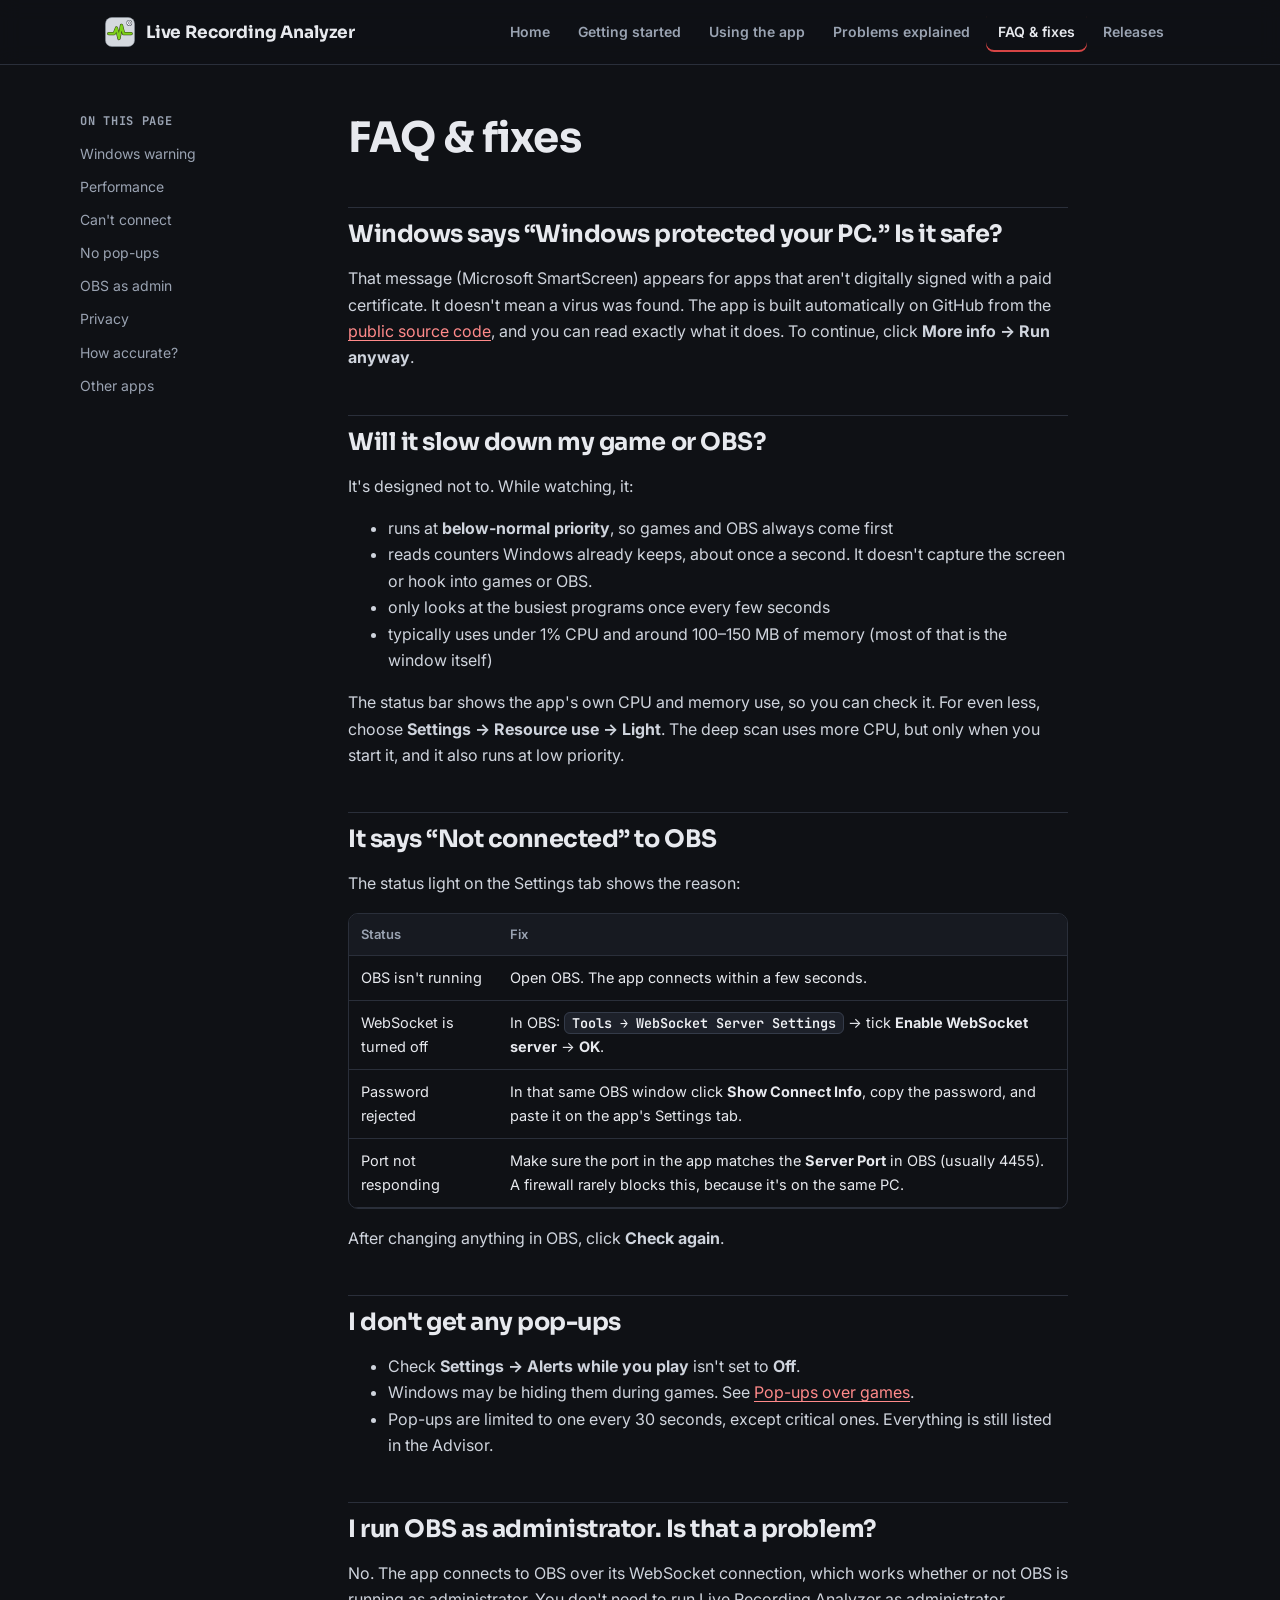
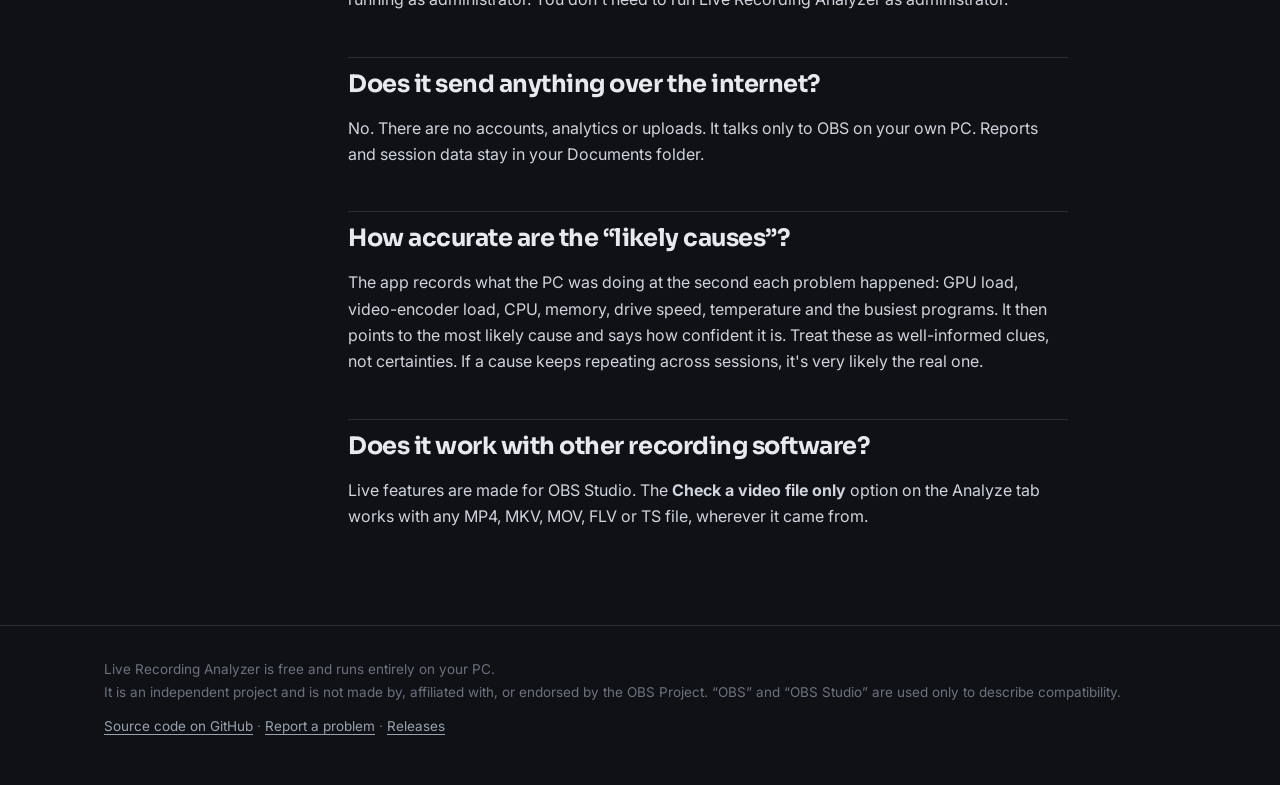
==== docs/faq.html @ bfe43bae "Website: GitHub Pages site (home, getting started, using the app, problems explained, FAQ, releases)" ====
<!doctype html>
<html lang="en"><head>
<meta charset="utf-8"><meta name="viewport" content="width=device-width,initial-scale=1">
<title>FAQ &amp; fixes · Live Recording Analyzer</title>
<meta name="description" content="Common questions about Live Recording Analyzer: safety, performance, connecting to OBS and notifications.">
<meta property="og:title" content="FAQ &amp; fixes · Live Recording Analyzer"><meta property="og:description" content="Common questions about Live Recording Analyzer: safety, performance, connecting to OBS and notifications.">
<meta property="og:image" content="https://bloodrive65.github.io/live-recording-analyzer/assets/logo-512.png">
<link rel="icon" href="assets/logo.svg" type="image/svg+xml"><link rel="icon" href="assets/favicon-32.png" sizes="32x32">
<link rel="apple-touch-icon" href="assets/apple-touch-icon.png">
<link rel="preconnect" href="https://fonts.googleapis.com"><link rel="preconnect" href="https://fonts.gstatic.com" crossorigin>
<link href="https://fonts.googleapis.com/css2?family=Inter:wght@400;500;600;700&family=JetBrains+Mono:wght@500;700&family=Sora:wght@600;700&display=swap" rel="stylesheet">
<link rel="stylesheet" href="assets/site.css">
</head><body>
<a class="skip" href="#main">Skip to content</a>
<header class="top"><div class="wrap">
<a class="brand" href="index.html"><img src="assets/logo.svg" alt="" width="32" height="32">Live Recording Analyzer</a>
<button class="menu-btn" aria-label="Menu" aria-expanded="false" aria-controls="nav">&#9776;</button>
<nav class="nav" id="nav" aria-label="Main"><a href="index.html">Home</a><a href="getting-started.html">Getting started</a><a href="using-the-app.html">Using the app</a><a href="problems-explained.html">Problems explained</a><a href="faq.html" aria-current=page>FAQ & fixes</a><a href="releases.html">Releases</a></nav>
</div></header>
<main id="main"><div class="wrap page"><aside class="toc" aria-label="On this page"><b>ON THIS PAGE</b><a href="#smartscreen">Windows warning</a><a href="#light">Performance</a><a href="#connect">Can't connect</a><a href="#popups">No pop-ups</a><a href="#admin">OBS as admin</a><a href="#privacy">Privacy</a><a href="#accuracy">How accurate?</a><a href="#other">Other apps</a></aside><article class="doc">
<h1>FAQ &amp; fixes</h1>

<h2 id="smartscreen">Windows says “Windows protected your PC.” Is it safe?</h2>
<p>That message (Microsoft SmartScreen) appears for apps that aren't digitally signed with a paid certificate. It doesn't mean a virus was found. The app is built automatically on GitHub from the <a href="https://github.com/bloodrive65/live-recording-analyzer">public source code</a>, and you can read exactly what it does. To continue, click <b>More info → Run anyway</b>.</p>

<h2 id="light">Will it slow down my game or OBS?</h2>
<p>It's designed not to. While watching, it:</p>
<ul>
<li>runs at <b>below-normal priority</b>, so games and OBS always come first</li>
<li>reads counters Windows already keeps, about once a second. It doesn't capture the screen or hook into games or OBS.</li>
<li>only looks at the busiest programs once every few seconds</li>
<li>typically uses under 1% CPU and around 100–150 MB of memory (most of that is the window itself)</li>
</ul>
<p>The status bar shows the app's own CPU and memory use, so you can check it. For even less, choose <b>Settings → Resource use → Light</b>. The deep scan uses more CPU, but only when you start it, and it also runs at low priority.</p>

<h2 id="connect">It says “Not connected” to OBS</h2>
<p>The status light on the Settings tab shows the reason:</p>
<div class="table-wrap"><table>
<tr><th>Status</th><th>Fix</th></tr>
<tr><td>OBS isn't running</td><td>Open OBS. The app connects within a few seconds.</td></tr>
<tr><td>WebSocket is turned off</td><td>In OBS: <span class="path">Tools → WebSocket Server Settings</span> → tick <b>Enable WebSocket server</b> → <b>OK</b>.</td></tr>
<tr><td>Password rejected</td><td>In that same OBS window click <b>Show Connect Info</b>, copy the password, and paste it on the app's Settings tab.</td></tr>
<tr><td>Port not responding</td><td>Make sure the port in the app matches the <b>Server Port</b> in OBS (usually 4455). A firewall rarely blocks this, because it's on the same PC.</td></tr>
</table></div>
<p>After changing anything in OBS, click <b>Check again</b>.</p>

<h2 id="popups">I don't get any pop-ups</h2>
<ul>
<li>Check <b>Settings → Alerts while you play</b> isn't set to <b>Off</b>.</li>
<li>Windows may be hiding them during games. See <a href="getting-started.html#popups">Pop-ups over games</a>.</li>
<li>Pop-ups are limited to one every 30 seconds, except critical ones. Everything is still listed in the Advisor.</li>
</ul>

<h2 id="admin">I run OBS as administrator. Is that a problem?</h2>
<p>No. The app connects to OBS over its WebSocket connection, which works whether or not OBS is running as administrator. You don't need to run Live Recording Analyzer as administrator.</p>

<h2 id="privacy">Does it send anything over the internet?</h2>
<p>No. There are no accounts, analytics or uploads. It talks only to OBS on your own PC. Reports and session data stay in your Documents folder.</p>

<h2 id="accuracy">How accurate are the “likely causes”?</h2>
<p>The app records what the PC was doing at the second each problem happened: GPU load, video-encoder load, CPU, memory, drive speed, temperature and the busiest programs. It then points to the most likely cause and says how confident it is. Treat these as well-informed clues, not certainties. If a cause keeps repeating across sessions, it's very likely the real one.</p>

<h2 id="other">Does it work with other recording software?</h2>
<p>Live features are made for OBS Studio. The <b>Check a video file only</b> option on the Analyze tab works with any MP4, MKV, MOV, FLV or TS file, wherever it came from.</p>
</article></div></main>
<footer><div class="wrap">
<div>Live Recording Analyzer is free and runs entirely on your PC.<br>It is an independent project and is not made by, affiliated with, or endorsed by the OBS Project. “OBS” and “OBS Studio” are used only to describe compatibility.</div>
<div><a href="https://github.com/bloodrive65/live-recording-analyzer">Source code on GitHub</a> · <a href="https://github.com/bloodrive65/live-recording-analyzer/issues">Report a problem</a> · <a href="releases.html">Releases</a></div>
</div></footer>
<script src="assets/site.js" defer></script>
</body></html>
---- docs/assets/site.css ----
:root{
  --bg:#0f1115;--surface:#171a21;--surface-2:#1d212a;--line:#2a2f3a;--line-2:#343b49;
  --text:#e7e9ee;--muted:#9aa3b2;--faint:#6b7280;
  --accent:#d64545;--accent-2:#c23b3b;--accent-soft:#3a2226;
  --ok:#3ecf8e;--warn:#f5b748;--bad:#ff5d5d;--tip:#5fa8ff;--req:#c08cff;
  --radius:12px;--maxw:1120px;
  --font-display:'Sora','Segoe UI',sans-serif;--font-body:'Inter','Segoe UI',sans-serif;--font-mono:'JetBrains Mono',Consolas,monospace;
}
*{box-sizing:border-box}
html{scroll-behavior:smooth}
body{margin:0;background:var(--bg);color:var(--text);font:16px/1.65 var(--font-body);-webkit-font-smoothing:antialiased}
a{color:#ff8a8a;text-underline-offset:3px}
a:hover{color:#ffb0b0}
img{max-width:100%;height:auto;display:block}
.skip{position:absolute;left:-999px;top:8px;background:var(--accent);color:#fff;padding:8px 14px;border-radius:8px;z-index:50}
.skip:focus{left:12px}
:focus-visible{outline:2px solid #ff8a8a;outline-offset:3px;border-radius:4px}
.wrap{max-width:var(--maxw);margin:0 auto;padding:0 24px}

/* header */
.top{position:sticky;top:0;z-index:20;background:rgba(15,17,21,.86);backdrop-filter:blur(10px);border-bottom:1px solid var(--line)}
.top .wrap{display:flex;align-items:center;gap:20px;height:64px}
.brand{display:flex;align-items:center;gap:10px;color:var(--text);text-decoration:none;font:700 17px var(--font-display);letter-spacing:-.01em}
.brand img{width:32px;height:32px}
.nav{margin-left:auto;display:flex;gap:4px}
.nav a{color:var(--muted);text-decoration:none;font-size:14px;font-weight:600;padding:8px 12px;border-radius:8px;min-height:40px;display:flex;align-items:center}
.nav a:hover{color:var(--text);background:var(--surface)}
.nav a[aria-current=page]{color:var(--text);box-shadow:inset 0 -2px 0 var(--accent)}
.menu-btn{display:none;margin-left:auto;background:var(--surface);border:1px solid var(--line-2);color:var(--text);border-radius:8px;width:44px;height:44px;font-size:20px}
@media (max-width:820px){
  .menu-btn{display:block}
  .nav{display:none;position:absolute;top:64px;left:0;right:0;flex-direction:column;background:var(--bg);border-bottom:1px solid var(--line);padding:8px 16px 16px}
  .nav.open{display:flex}
}

/* buttons */
.btn{display:inline-flex;align-items:center;gap:10px;min-height:46px;padding:0 22px;border-radius:9px;font-weight:700;text-decoration:none;font-size:15px;border:1px solid var(--line-2);background:var(--surface-2);color:var(--text)}
.btn:hover{background:#262b36;color:var(--text)}
.btn.primary{background:var(--accent-2);border-color:var(--accent);color:#fff}
.btn.primary:hover{background:var(--accent)}
.btn small{font-weight:500;opacity:.8}

/* hero */
.hero{padding:clamp(48px,8vw,96px) 0 40px}
.hero .wrap{display:grid;grid-template-columns:1.05fr .95fr;gap:48px;align-items:center}
.eyebrow{font:600 13px var(--font-mono);color:var(--muted);letter-spacing:.04em;text-transform:uppercase}
h1,h2,h3{font-family:var(--font-display);letter-spacing:-.02em;line-height:1.2}
.hero h1{font-size:clamp(36px,5.2vw,58px);margin:10px 0 16px}
.hero h1 em{font-style:normal;color:#ff7b7b}
.lead{font-size:18px;color:#c9ced8;max-width:56ch}
.cta{display:flex;flex-wrap:wrap;gap:12px;margin:28px 0 12px}
.fine{font-size:13px;color:var(--faint)}
@media (max-width:900px){.hero .wrap{grid-template-columns:1fr}}

/* mock advisor */
.mock{background:var(--surface);border:1px solid var(--line);border-radius:16px;padding:16px;box-shadow:0 30px 60px -30px rgba(0,0,0,.7)}
.mock-bar{display:flex;align-items:center;gap:10px;padding:6px 6px 14px;border-bottom:1px solid var(--line);margin-bottom:12px}
.dot{width:12px;height:12px;border-radius:50%;background:var(--bad);box-shadow:0 0 0 4px rgba(255,93,93,.15)}
.mock-bar b{font:700 17px var(--font-display)}
.mock-bar span{margin-left:auto;font:12px var(--font-mono);color:var(--muted)}
.msg{background:#13161c;border:1px solid var(--line);border-left:4px solid var(--c,var(--muted));border-radius:9px;padding:10px 12px;margin-top:8px}
.msg .k{font:700 11px var(--font-mono);color:var(--c);letter-spacing:.04em}
.msg .t{font-weight:650;font-size:14.5px;margin:2px 0}
.msg .b{font-size:13px;color:var(--muted)}
.msg .act{display:inline-block;margin-top:8px;font-size:12px;font-weight:600;padding:4px 10px;border-radius:6px;background:#2a2030;border:1px solid #5a3a46}
.c-bad{--c:var(--bad)}.c-warn{--c:var(--warn)}.c-tip{--c:var(--tip)}.c-ok{--c:var(--ok)}.c-req{--c:var(--req)}.c-st{--c:var(--muted)}

/* sections */
section{padding:clamp(48px,7vw,88px) 0}
section.alt{background:#12151a;border-block:1px solid var(--line)}
.sec-h{max-width:64ch;margin-bottom:32px}
.sec-h h2{font-size:clamp(26px,3.2vw,36px);margin:6px 0 10px}
.sec-h p{color:var(--muted);margin:0}
.grid3{display:grid;grid-template-columns:repeat(3,1fr);gap:16px}
.grid2{display:grid;grid-template-columns:repeat(2,1fr);gap:16px}
@media (max-width:860px){.grid3,.grid2{grid-template-columns:1fr}}
.card{background:var(--surface);border:1px solid var(--line);border-radius:var(--radius);padding:22px}
.card h3{font-size:19px;margin:6px 0 8px}
.card p,.card li{color:#c3c8d2;font-size:15px}
.card ul{padding-left:18px;margin:8px 0 0}
.phase{font:700 12px var(--font-mono);color:#ff8a8a;letter-spacing:.06em}

/* doc pages */
.page{display:grid;grid-template-columns:220px 1fr;gap:48px;padding:48px 0 80px}
.toc{position:sticky;top:88px;align-self:start;font-size:14px}
.toc b{display:block;font:700 12px var(--font-mono);color:var(--muted);letter-spacing:.06em;margin-bottom:8px}
.toc a{display:block;color:var(--muted);text-decoration:none;padding:5px 0}
.toc a:hover{color:var(--text)}
.doc{max-width:72ch;min-width:0}
.doc h1{font-size:clamp(30px,4vw,42px);margin:0 0 10px}
.doc h2{font-size:24px;margin:44px 0 10px;padding-top:12px;border-top:1px solid var(--line)}
.doc h3{font-size:18px;margin:26px 0 6px}
.doc p,.doc li{color:#cfd4dd}
.doc .intro{font-size:18px;color:#c9ced8}
.path{font:600 13.5px var(--font-mono);background:var(--surface-2);border:1px solid var(--line-2);padding:1px 7px;border-radius:6px;color:#f0f2f5;white-space:normal}
.note{border:1px solid var(--line-2);border-left:4px solid var(--c,var(--tip));background:var(--surface);border-radius:9px;padding:12px 16px;margin:16px 0}
.note p{margin:4px 0}
.steps{counter-reset:s;list-style:none;padding:0}
.steps>li{counter-increment:s;position:relative;padding:2px 0 14px 46px}
.steps>li::before{content:counter(s);position:absolute;left:0;top:0;width:30px;height:30px;border-radius:50%;background:var(--accent-soft);border:1px solid #6a3038;color:#ffb0b0;font:700 14px var(--font-mono);display:flex;align-items:center;justify-content:center}
table{width:100%;border-collapse:collapse;font-size:14.5px;margin:12px 0}
th,td{text-align:left;padding:10px 12px;border-bottom:1px solid var(--line);vertical-align:top}
th{color:var(--muted);font-weight:600;font-size:13px;background:var(--surface)}
.table-wrap{overflow-x:auto;border:1px solid var(--line);border-radius:10px}
.table-wrap table{margin:0}
.pill{display:inline-block;font:700 11px var(--font-mono);padding:2px 8px;border-radius:99px;border:1px solid currentColor;letter-spacing:.04em;white-space:nowrap}
details{background:var(--surface);border:1px solid var(--line);border-radius:10px;padding:0 16px;margin:10px 0}
details summary{cursor:pointer;font-weight:650;padding:14px 0;min-height:44px}
details[open] summary{border-bottom:1px solid var(--line);margin-bottom:8px}
@media (max-width:860px){.page{grid-template-columns:1fr;gap:16px}.toc{position:static;border:1px solid var(--line);border-radius:10px;padding:14px;background:var(--surface)}}

/* releases */
.rel{background:var(--surface);border:1px solid var(--line);border-radius:var(--radius);padding:24px;margin:18px 0}
.rel header{display:flex;flex-wrap:wrap;gap:10px 16px;align-items:baseline}
.rel h2{border:0;margin:0;padding:0;font-size:24px}
.rel .date{color:var(--muted);font-size:14px}
.rel .dl{display:flex;flex-wrap:wrap;gap:10px;margin-top:16px}

footer{border-top:1px solid var(--line);padding:32px 0 48px;color:var(--faint);font-size:13.5px}
footer .wrap{display:flex;flex-wrap:wrap;gap:12px 32px;justify-content:space-between}
footer a{color:var(--muted)}
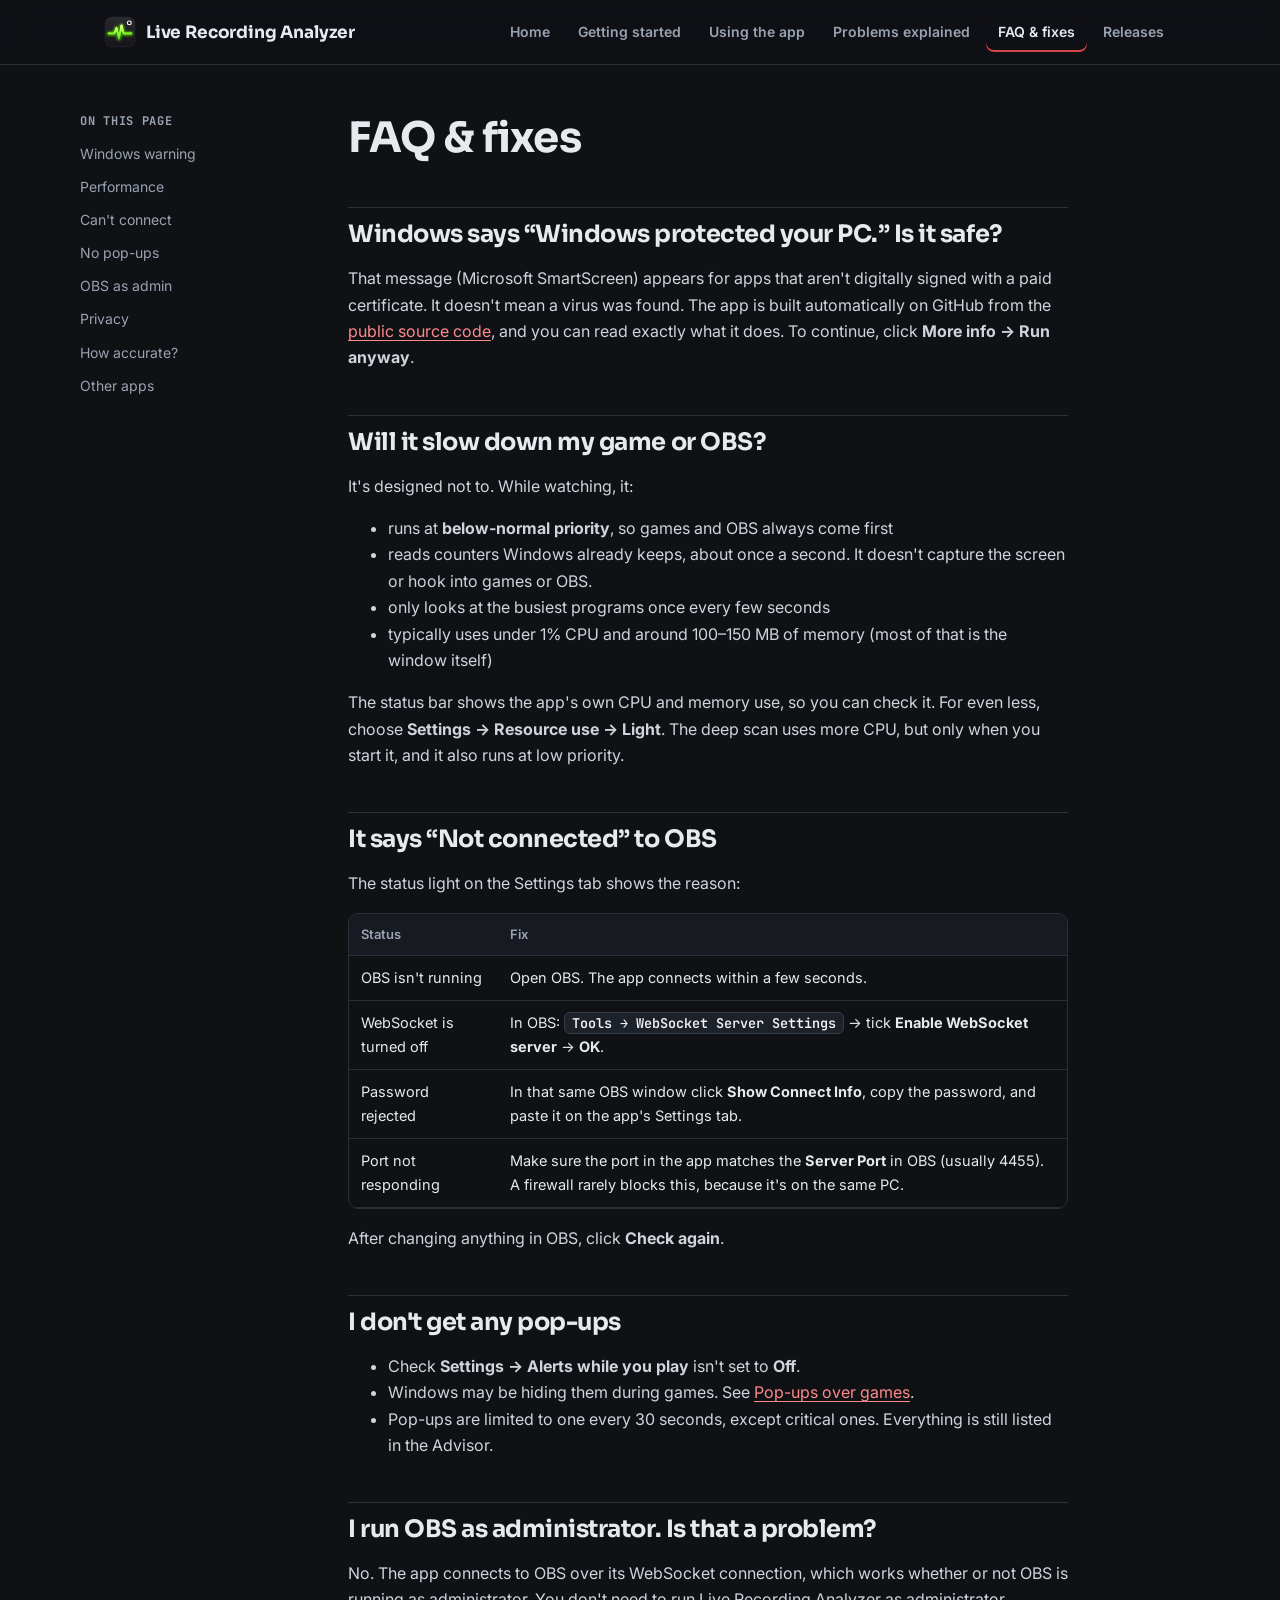
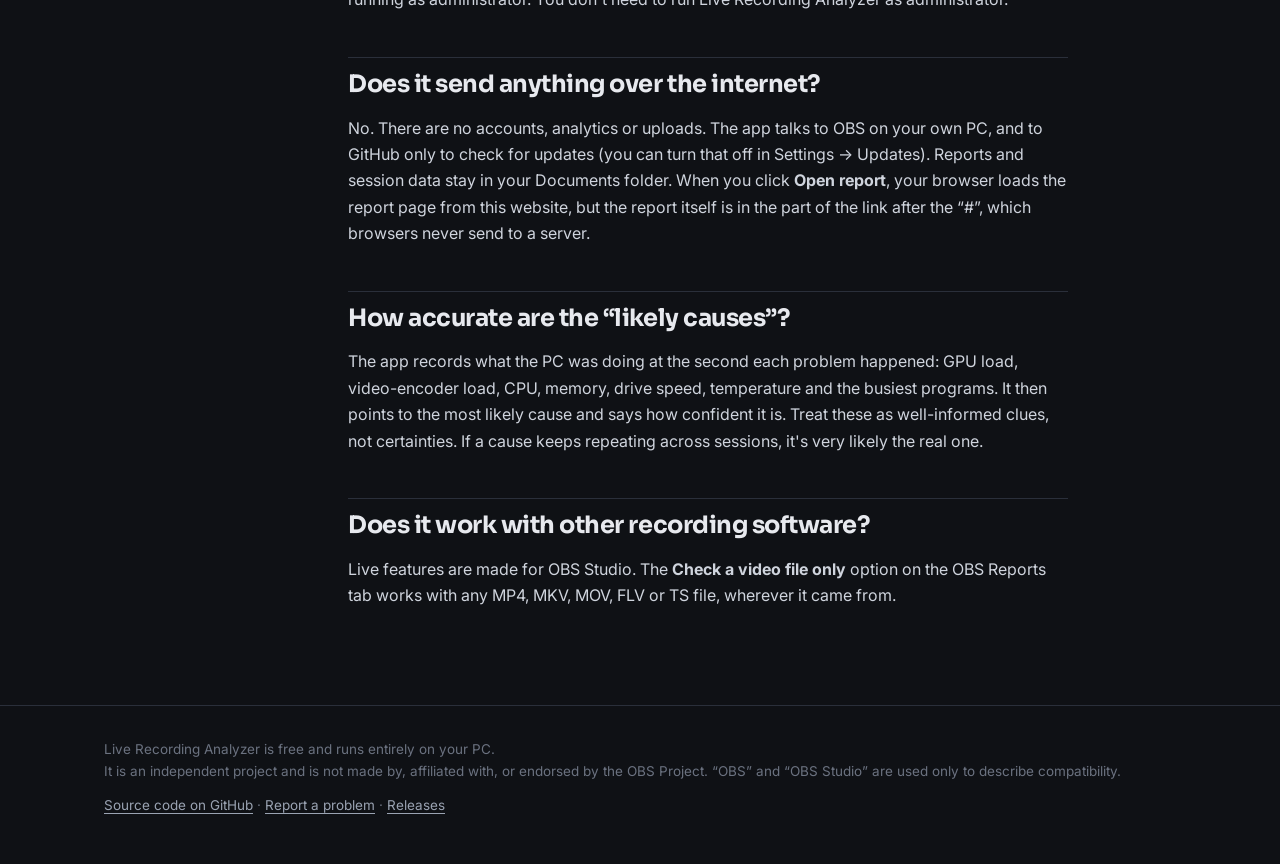
==== commit 083f0960: "1.3.0: Analyzer tab for the latest recording, lasting report card, online report page, OBS Reports t" ====
--- a/docs/faq.html
+++ b/docs/faq.html
@@ -55,13 +55,13 @@
 <p>No. The app connects to OBS over its WebSocket connection, which works whether or not OBS is running as administrator. You don't need to run Live Recording Analyzer as administrator.</p>
 
 <h2 id="privacy">Does it send anything over the internet?</h2>
-<p>No. There are no accounts, analytics or uploads. It talks only to OBS on your own PC. Reports and session data stay in your Documents folder.</p>
+<p>No. There are no accounts, analytics or uploads. The app talks to OBS on your own PC, and to GitHub only to check for updates (you can turn that off in Settings → Updates). Reports and session data stay in your Documents folder. When you click <b>Open report</b>, your browser loads the report page from this website, but the report itself is in the part of the link after the “#”, which browsers never send to a server.</p>
 
 <h2 id="accuracy">How accurate are the “likely causes”?</h2>
 <p>The app records what the PC was doing at the second each problem happened: GPU load, video-encoder load, CPU, memory, drive speed, temperature and the busiest programs. It then points to the most likely cause and says how confident it is. Treat these as well-informed clues, not certainties. If a cause keeps repeating across sessions, it's very likely the real one.</p>
 
 <h2 id="other">Does it work with other recording software?</h2>
-<p>Live features are made for OBS Studio. The <b>Check a video file only</b> option on the Analyze tab works with any MP4, MKV, MOV, FLV or TS file, wherever it came from.</p>
+<p>Live features are made for OBS Studio. The <b>Check a video file only</b> option on the OBS Reports tab works with any MP4, MKV, MOV, FLV or TS file, wherever it came from.</p>
 </article></div></main>
 <footer><div class="wrap">
 <div>Live Recording Analyzer is free and runs entirely on your PC.<br>It is an independent project and is not made by, affiliated with, or endorsed by the OBS Project. “OBS” and “OBS Studio” are used only to describe compatibility.</div>
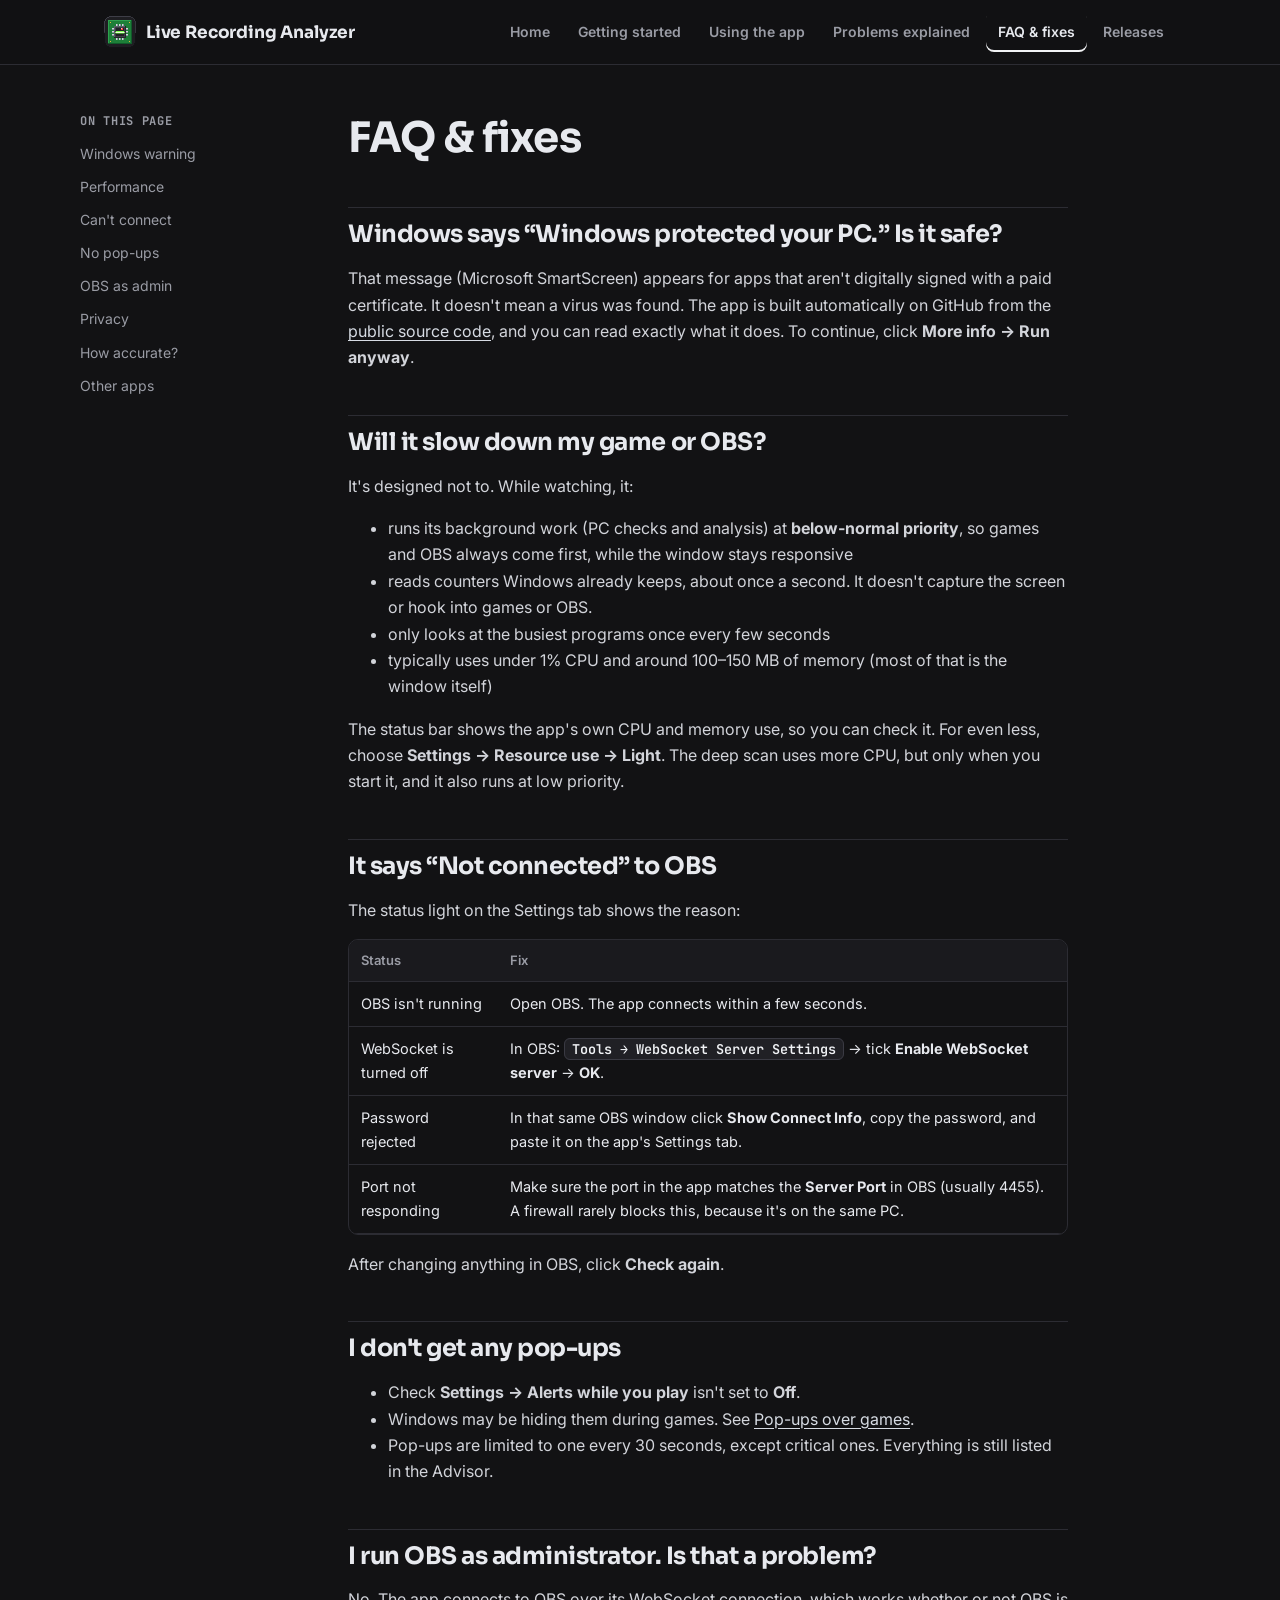
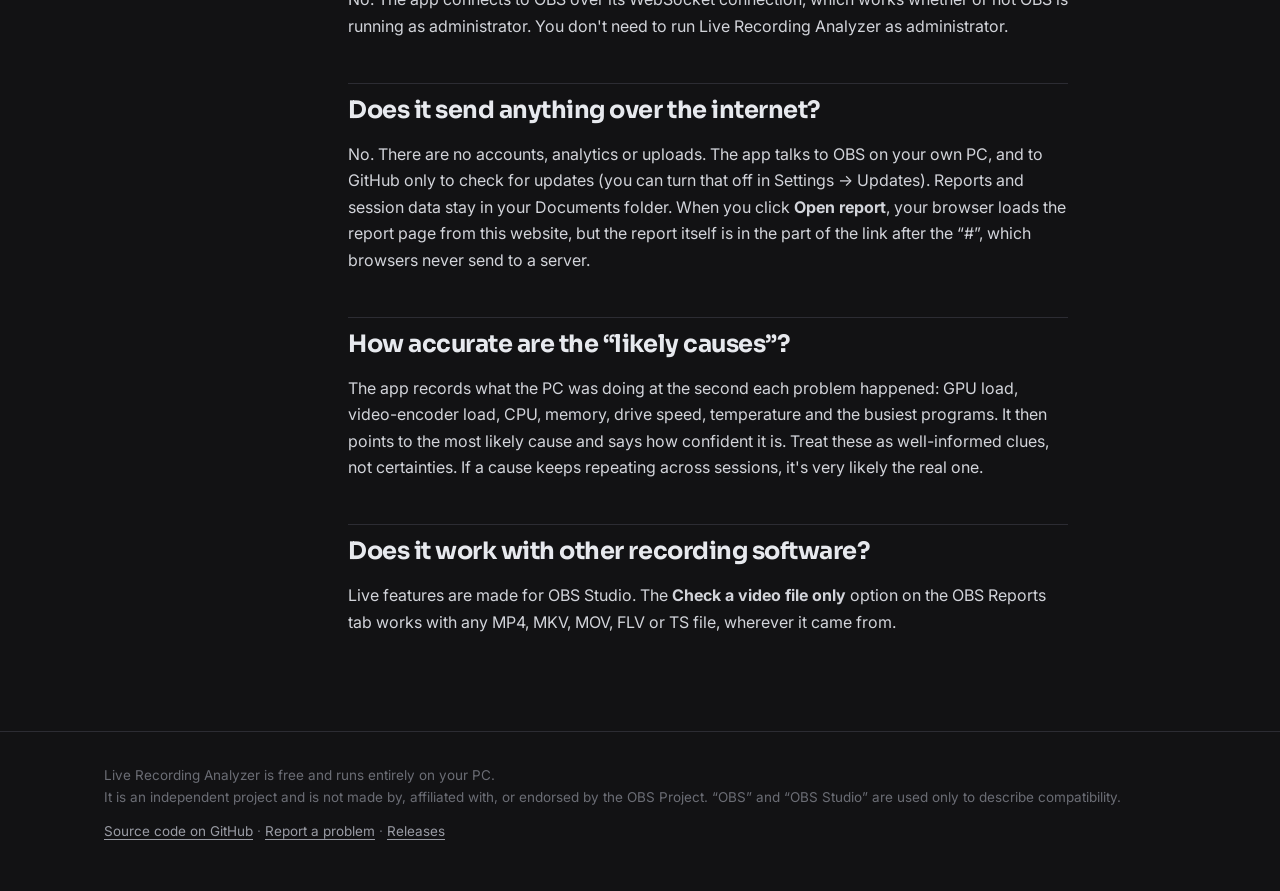
==== commit 16d4975c: "1.4.0: responsive window (normal priority, analysis in its own process, background file checks), tim" ====
--- a/docs/faq.html
+++ b/docs/faq.html
@@ -13,7 +13,7 @@
 </head><body>
 <a class="skip" href="#main">Skip to content</a>
 <header class="top"><div class="wrap">
-<a class="brand" href="index.html"><img src="assets/logo.svg" alt="" width="32" height="32">Live Recording Analyzer</a>
+<a class="brand" href="index.html"><img src="assets/favicon-32.png" srcset="assets/favicon-32.png 1x, assets/logo-64.png 2x, assets/logo-512.png 4x" alt="" width="32" height="32">Live Recording Analyzer</a>
 <button class="menu-btn" aria-label="Menu" aria-expanded="false" aria-controls="nav">&#9776;</button>
 <nav class="nav" id="nav" aria-label="Main"><a href="index.html">Home</a><a href="getting-started.html">Getting started</a><a href="using-the-app.html">Using the app</a><a href="problems-explained.html">Problems explained</a><a href="faq.html" aria-current=page>FAQ & fixes</a><a href="releases.html">Releases</a></nav>
 </div></header>
@@ -26,7 +26,7 @@
 <h2 id="light">Will it slow down my game or OBS?</h2>
 <p>It's designed not to. While watching, it:</p>
 <ul>
-<li>runs at <b>below-normal priority</b>, so games and OBS always come first</li>
+<li>runs its background work (PC checks and analysis) at <b>below-normal priority</b>, so games and OBS always come first, while the window stays responsive</li>
 <li>reads counters Windows already keeps, about once a second. It doesn't capture the screen or hook into games or OBS.</li>
 <li>only looks at the busiest programs once every few seconds</li>
 <li>typically uses under 1% CPU and around 100–150 MB of memory (most of that is the window itself)</li>
--- a/docs/assets/site.css
+++ b/docs/assets/site.css
@@ -1,7 +1,7 @@
 :root{
-  --bg:#0f1115;--surface:#171a21;--surface-2:#1d212a;--line:#2a2f3a;--line-2:#343b49;
-  --text:#e7e9ee;--muted:#9aa3b2;--faint:#6b7280;
-  --accent:#d64545;--accent-2:#c23b3b;--accent-soft:#3a2226;
+  --bg:#121214;--surface:#1a1a1e;--surface-2:#202025;--line:#2c2c33;--line-2:#3a3a43;
+  --text:#e7e9ee;--muted:#9a9ca5;--faint:#6b6d75;
+  --accent:#f2f3f5;--accent-2:#e4e6ea;--accent-soft:#26262c;
   --ok:#3ecf8e;--warn:#f5b748;--bad:#ff5d5d;--tip:#5fa8ff;--req:#c08cff;
   --radius:12px;--maxw:1120px;
   --font-display:'Sora','Segoe UI',sans-serif;--font-body:'Inter','Segoe UI',sans-serif;--font-mono:'JetBrains Mono',Consolas,monospace;
@@ -9,19 +9,19 @@
 *{box-sizing:border-box}
 html{scroll-behavior:smooth}
 body{margin:0;background:var(--bg);color:var(--text);font:16px/1.65 var(--font-body);-webkit-font-smoothing:antialiased}
-a{color:#ff8a8a;text-underline-offset:3px}
-a:hover{color:#ffb0b0}
+a{color:#d7dce4;text-underline-offset:3px}
+a:hover{color:#ffffff}
 img{max-width:100%;height:auto;display:block}
-.skip{position:absolute;left:-999px;top:8px;background:var(--accent);color:#fff;padding:8px 14px;border-radius:8px;z-index:50}
+.skip{position:absolute;left:-999px;top:8px;background:var(--accent);color:#141416;padding:8px 14px;border-radius:8px;z-index:50}
 .skip:focus{left:12px}
-:focus-visible{outline:2px solid #ff8a8a;outline-offset:3px;border-radius:4px}
+:focus-visible{outline:2px solid #f2f3f5;outline-offset:3px;border-radius:4px}
 .wrap{max-width:var(--maxw);margin:0 auto;padding:0 24px}
 
 /* header */
-.top{position:sticky;top:0;z-index:20;background:rgba(15,17,21,.86);backdrop-filter:blur(10px);border-bottom:1px solid var(--line)}
+.top{position:sticky;top:0;z-index:20;background:rgba(18,18,20,.86);backdrop-filter:blur(10px);border-bottom:1px solid var(--line)}
 .top .wrap{display:flex;align-items:center;gap:20px;height:64px}
 .brand{display:flex;align-items:center;gap:10px;color:var(--text);text-decoration:none;font:700 17px var(--font-display);letter-spacing:-.01em}
-.brand img{width:32px;height:32px}
+.brand img{width:32px;height:32px;image-rendering:pixelated}
 .nav{margin-left:auto;display:flex;gap:4px}
 .nav a{color:var(--muted);text-decoration:none;font-size:14px;font-weight:600;padding:8px 12px;border-radius:8px;min-height:40px;display:flex;align-items:center}
 .nav a:hover{color:var(--text);background:var(--surface)}
@@ -35,8 +35,8 @@
 
 /* buttons */
 .btn{display:inline-flex;align-items:center;gap:10px;min-height:46px;padding:0 22px;border-radius:9px;font-weight:700;text-decoration:none;font-size:15px;border:1px solid var(--line-2);background:var(--surface-2);color:var(--text)}
-.btn:hover{background:#262b36;color:var(--text)}
-.btn.primary{background:var(--accent-2);border-color:var(--accent);color:#fff}
+.btn:hover{background:#2c2c33;color:var(--text)}
+.btn.primary{background:var(--accent-2);border-color:var(--accent);color:#141416}
 .btn.primary:hover{background:var(--accent)}
 .btn small{font-weight:500;opacity:.8}
 
@@ -46,7 +46,7 @@
 .eyebrow{font:600 13px var(--font-mono);color:var(--muted);letter-spacing:.04em;text-transform:uppercase}
 h1,h2,h3{font-family:var(--font-display);letter-spacing:-.02em;line-height:1.2}
 .hero h1{font-size:clamp(36px,5.2vw,58px);margin:10px 0 16px}
-.hero h1 em{font-style:normal;color:#ff7b7b}
+.hero h1 em{font-style:normal;color:#fff;text-decoration:underline;text-decoration-thickness:5px;text-underline-offset:10px;text-decoration-color:#5a5a64}
 .lead{font-size:18px;color:#c9ced8;max-width:56ch}
 .cta{display:flex;flex-wrap:wrap;gap:12px;margin:28px 0 12px}
 .fine{font-size:13px;color:var(--faint)}
@@ -58,16 +58,16 @@
 .dot{width:12px;height:12px;border-radius:50%;background:var(--bad);box-shadow:0 0 0 4px rgba(255,93,93,.15)}
 .mock-bar b{font:700 17px var(--font-display)}
 .mock-bar span{margin-left:auto;font:12px var(--font-mono);color:var(--muted)}
-.msg{background:#13161c;border:1px solid var(--line);border-left:4px solid var(--c,var(--muted));border-radius:9px;padding:10px 12px;margin-top:8px}
+.msg{background:#161619;border:1px solid var(--line);border-left:4px solid var(--c,var(--muted));border-radius:9px;padding:10px 12px;margin-top:8px}
 .msg .k{font:700 11px var(--font-mono);color:var(--c);letter-spacing:.04em}
 .msg .t{font-weight:650;font-size:14.5px;margin:2px 0}
 .msg .b{font-size:13px;color:var(--muted)}
-.msg .act{display:inline-block;margin-top:8px;font-size:12px;font-weight:600;padding:4px 10px;border-radius:6px;background:#2a2030;border:1px solid #5a3a46}
+.msg .act{display:inline-block;margin-top:8px;font-size:12px;font-weight:600;padding:4px 10px;border-radius:6px;background:#26262c;border:1px solid #4a4a54}
 .c-bad{--c:var(--bad)}.c-warn{--c:var(--warn)}.c-tip{--c:var(--tip)}.c-ok{--c:var(--ok)}.c-req{--c:var(--req)}.c-st{--c:var(--muted)}
 
 /* sections */
 section{padding:clamp(48px,7vw,88px) 0}
-section.alt{background:#12151a;border-block:1px solid var(--line)}
+section.alt{background:#161619;border-block:1px solid var(--line)}
 .sec-h{max-width:64ch;margin-bottom:32px}
 .sec-h h2{font-size:clamp(26px,3.2vw,36px);margin:6px 0 10px}
 .sec-h p{color:var(--muted);margin:0}
@@ -78,7 +78,7 @@
 .card h3{font-size:19px;margin:6px 0 8px}
 .card p,.card li{color:#c3c8d2;font-size:15px}
 .card ul{padding-left:18px;margin:8px 0 0}
-.phase{font:700 12px var(--font-mono);color:#ff8a8a;letter-spacing:.06em}
+.phase{font:700 12px var(--font-mono);color:#c9ced8;letter-spacing:.06em}
 
 /* doc pages */
 .page{display:grid;grid-template-columns:220px 1fr;gap:48px;padding:48px 0 80px}
@@ -90,14 +90,14 @@
 .doc h1{font-size:clamp(30px,4vw,42px);margin:0 0 10px}
 .doc h2{font-size:24px;margin:44px 0 10px;padding-top:12px;border-top:1px solid var(--line)}
 .doc h3{font-size:18px;margin:26px 0 6px}
-.doc p,.doc li{color:#cfd4dd}
+.doc p,.doc li{color:#d2d4da}
 .doc .intro{font-size:18px;color:#c9ced8}
 .path{font:600 13.5px var(--font-mono);background:var(--surface-2);border:1px solid var(--line-2);padding:1px 7px;border-radius:6px;color:#f0f2f5;white-space:normal}
 .note{border:1px solid var(--line-2);border-left:4px solid var(--c,var(--tip));background:var(--surface);border-radius:9px;padding:12px 16px;margin:16px 0}
 .note p{margin:4px 0}
 .steps{counter-reset:s;list-style:none;padding:0}
 .steps>li{counter-increment:s;position:relative;padding:2px 0 14px 46px}
-.steps>li::before{content:counter(s);position:absolute;left:0;top:0;width:30px;height:30px;border-radius:50%;background:var(--accent-soft);border:1px solid #6a3038;color:#ffb0b0;font:700 14px var(--font-mono);display:flex;align-items:center;justify-content:center}
+.steps>li::before{content:counter(s);position:absolute;left:0;top:0;width:30px;height:30px;border-radius:50%;background:var(--accent-soft);border:1px solid #44444d;color:#f2f3f5;font:700 14px var(--font-mono);display:flex;align-items:center;justify-content:center}
 table{width:100%;border-collapse:collapse;font-size:14.5px;margin:12px 0}
 th,td{text-align:left;padding:10px 12px;border-bottom:1px solid var(--line);vertical-align:top}
 th{color:var(--muted);font-weight:600;font-size:13px;background:var(--surface)}
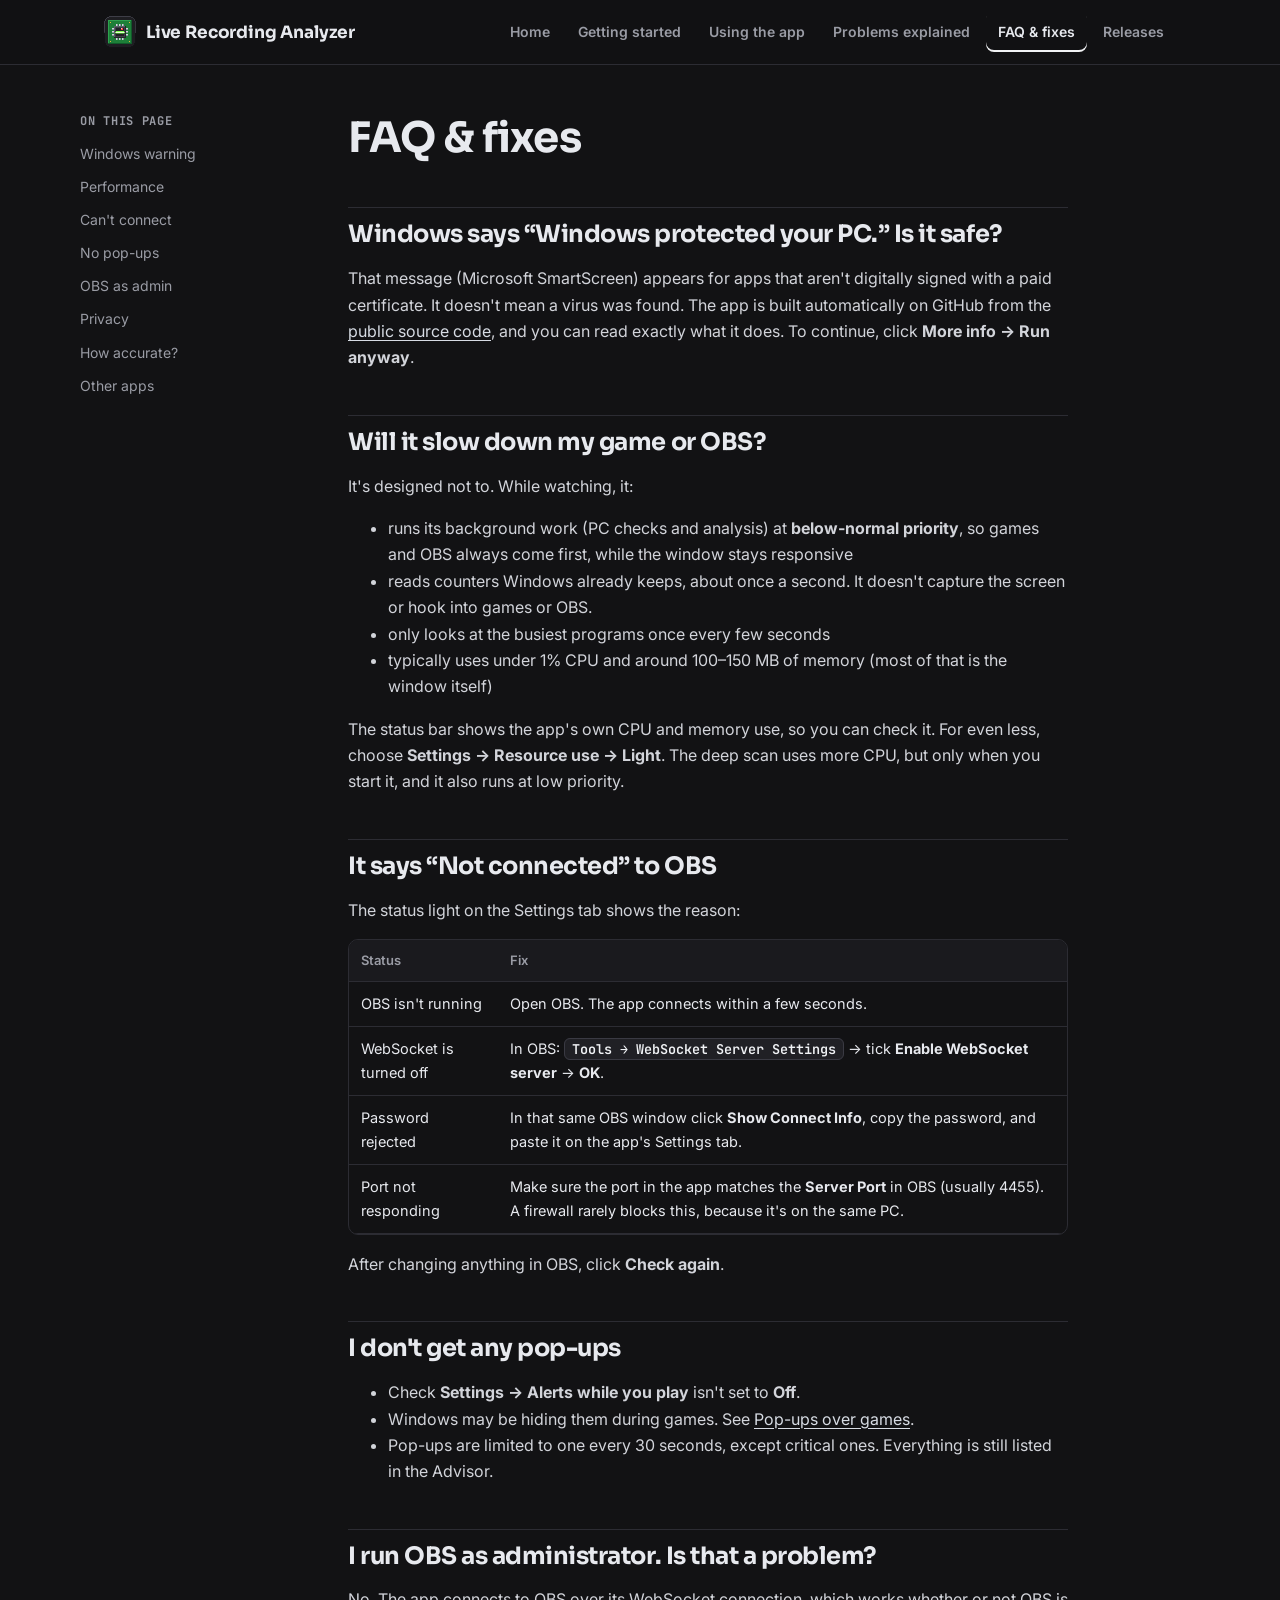
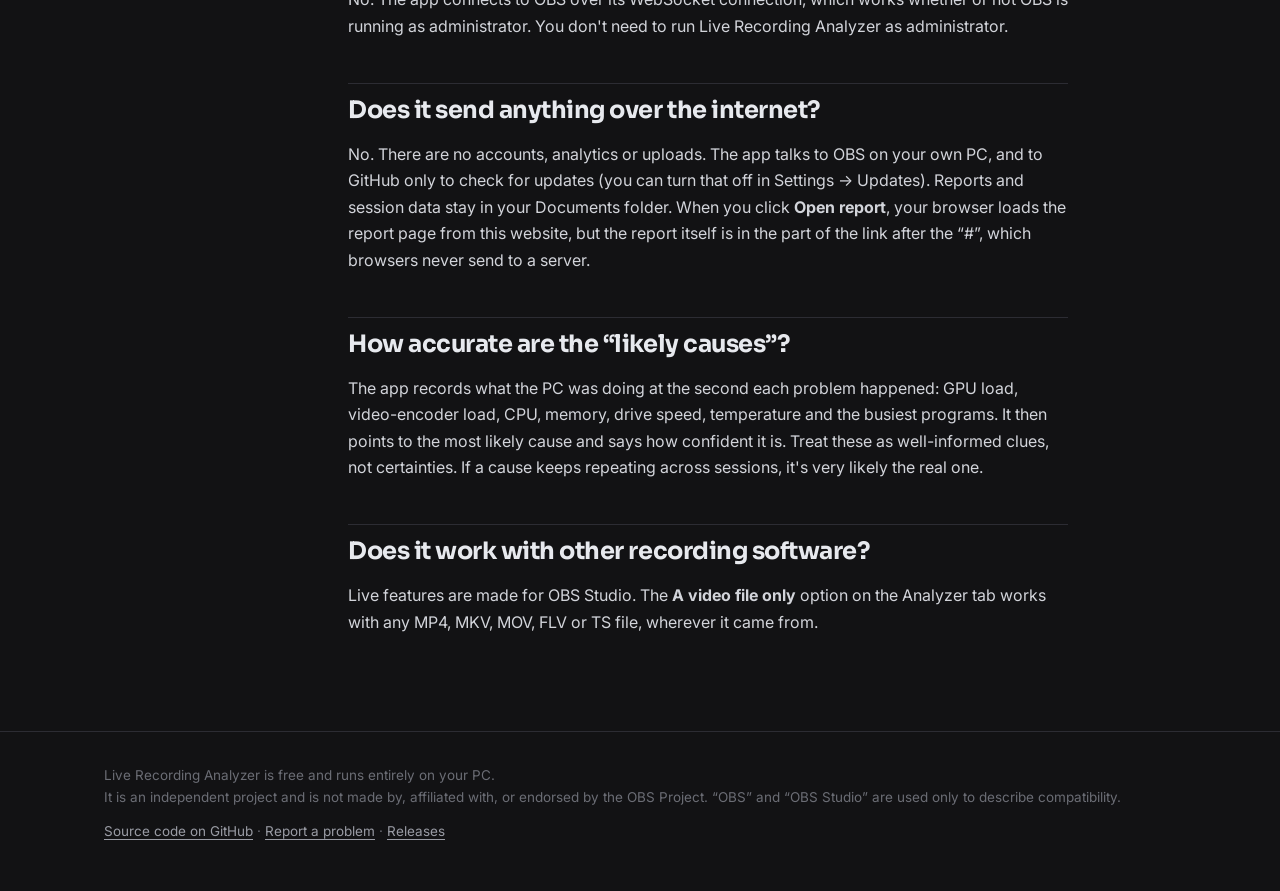
==== commit 0d04e9a5: "1.4.3: report lists every analysis step; Analyze a different recording moved to Analyzer tab; explai" ====
--- a/docs/faq.html
+++ b/docs/faq.html
@@ -61,7 +61,7 @@
 <p>The app records what the PC was doing at the second each problem happened: GPU load, video-encoder load, CPU, memory, drive speed, temperature and the busiest programs. It then points to the most likely cause and says how confident it is. Treat these as well-informed clues, not certainties. If a cause keeps repeating across sessions, it's very likely the real one.</p>
 
 <h2 id="other">Does it work with other recording software?</h2>
-<p>Live features are made for OBS Studio. The <b>Check a video file only</b> option on the OBS Reports tab works with any MP4, MKV, MOV, FLV or TS file, wherever it came from.</p>
+<p>Live features are made for OBS Studio. The <b>A video file only</b> option on the Analyzer tab works with any MP4, MKV, MOV, FLV or TS file, wherever it came from.</p>
 </article></div></main>
 <footer><div class="wrap">
 <div>Live Recording Analyzer is free and runs entirely on your PC.<br>It is an independent project and is not made by, affiliated with, or endorsed by the OBS Project. “OBS” and “OBS Studio” are used only to describe compatibility.</div>
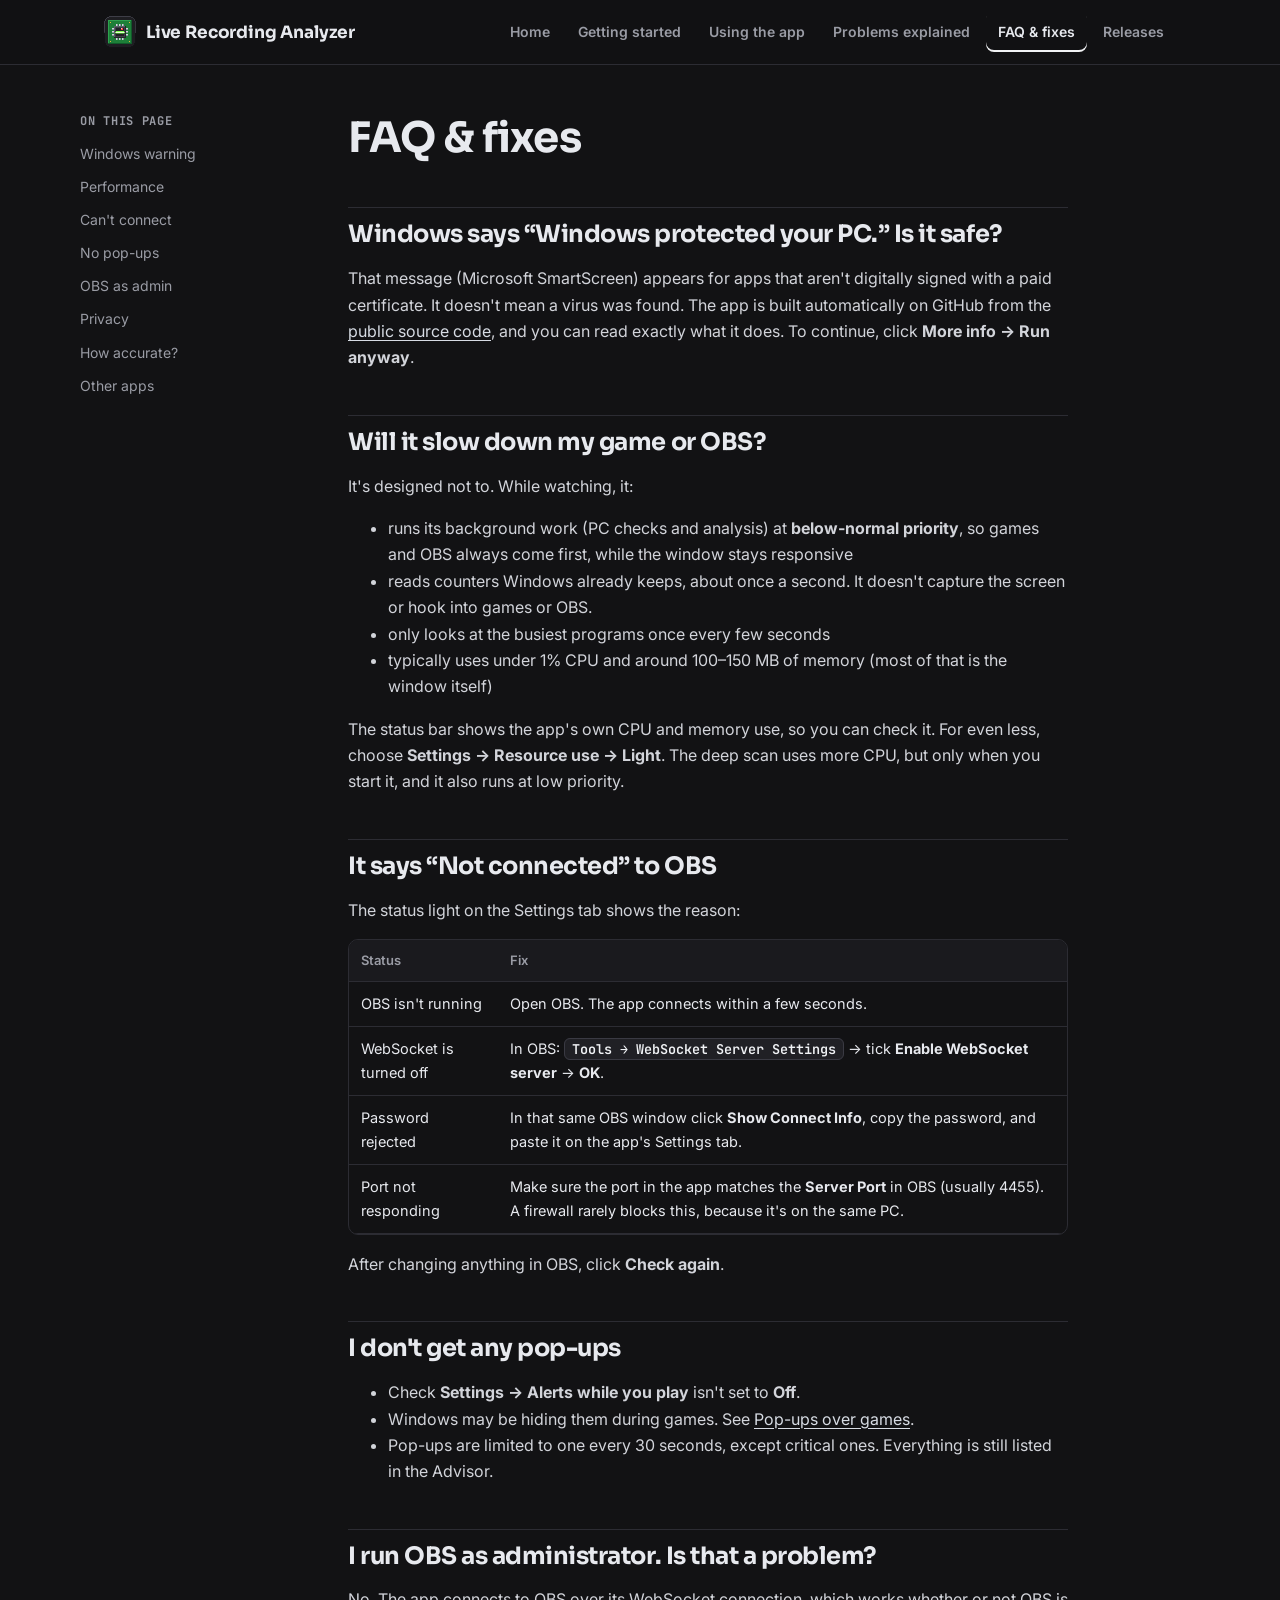
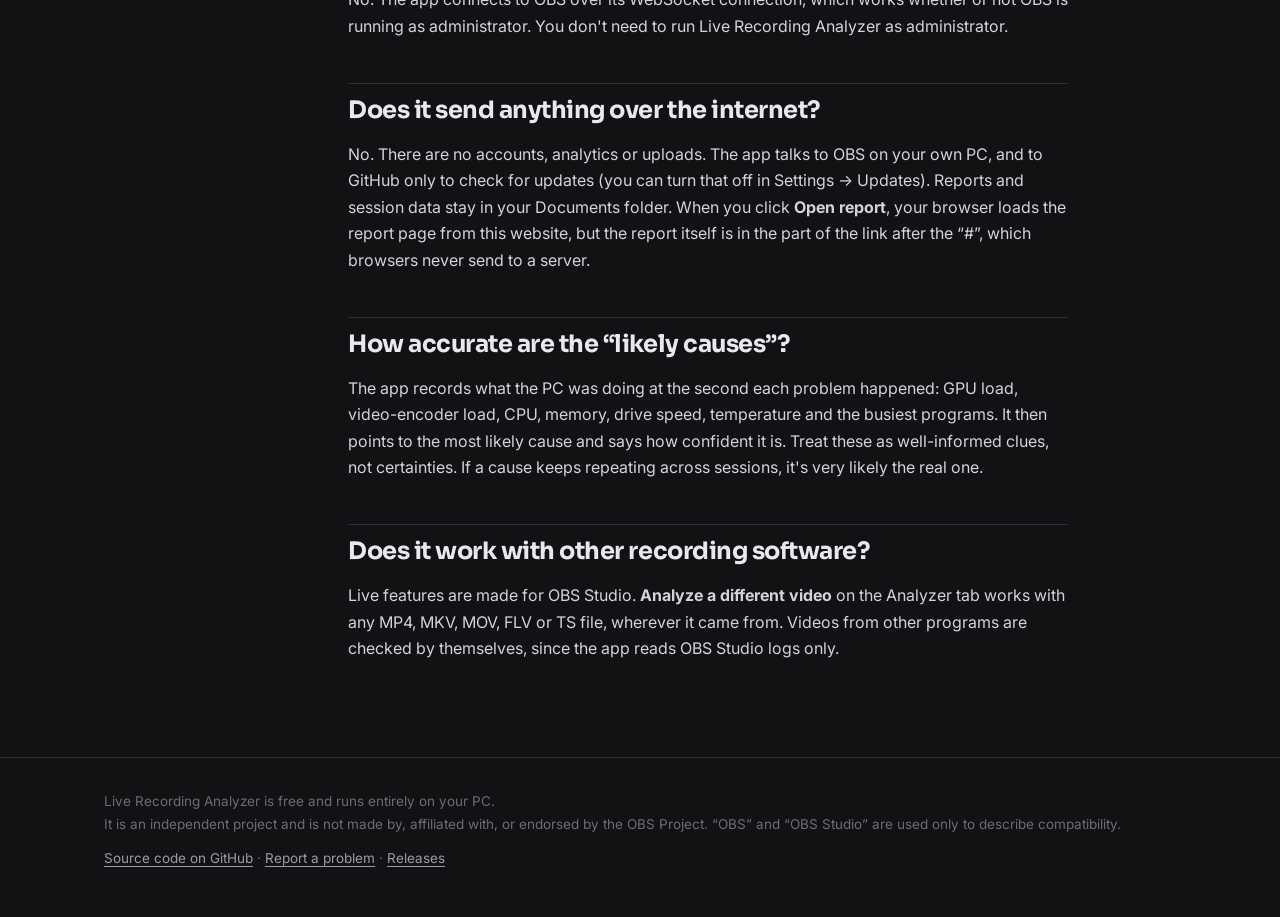
==== commit 3666e069: "1.4.4: Analyzer tab in four sections (last recording, OBS log, any video, last report); OBS Reports " ====
--- a/docs/faq.html
+++ b/docs/faq.html
@@ -61,7 +61,7 @@
 <p>The app records what the PC was doing at the second each problem happened: GPU load, video-encoder load, CPU, memory, drive speed, temperature and the busiest programs. It then points to the most likely cause and says how confident it is. Treat these as well-informed clues, not certainties. If a cause keeps repeating across sessions, it's very likely the real one.</p>
 
 <h2 id="other">Does it work with other recording software?</h2>
-<p>Live features are made for OBS Studio. The <b>A video file only</b> option on the Analyzer tab works with any MP4, MKV, MOV, FLV or TS file, wherever it came from.</p>
+<p>Live features are made for OBS Studio. <b>Analyze a different video</b> on the Analyzer tab works with any MP4, MKV, MOV, FLV or TS file, wherever it came from. Videos from other programs are checked by themselves, since the app reads OBS Studio logs only.</p>
 </article></div></main>
 <footer><div class="wrap">
 <div>Live Recording Analyzer is free and runs entirely on your PC.<br>It is an independent project and is not made by, affiliated with, or endorsed by the OBS Project. “OBS” and “OBS Studio” are used only to describe compatibility.</div>
